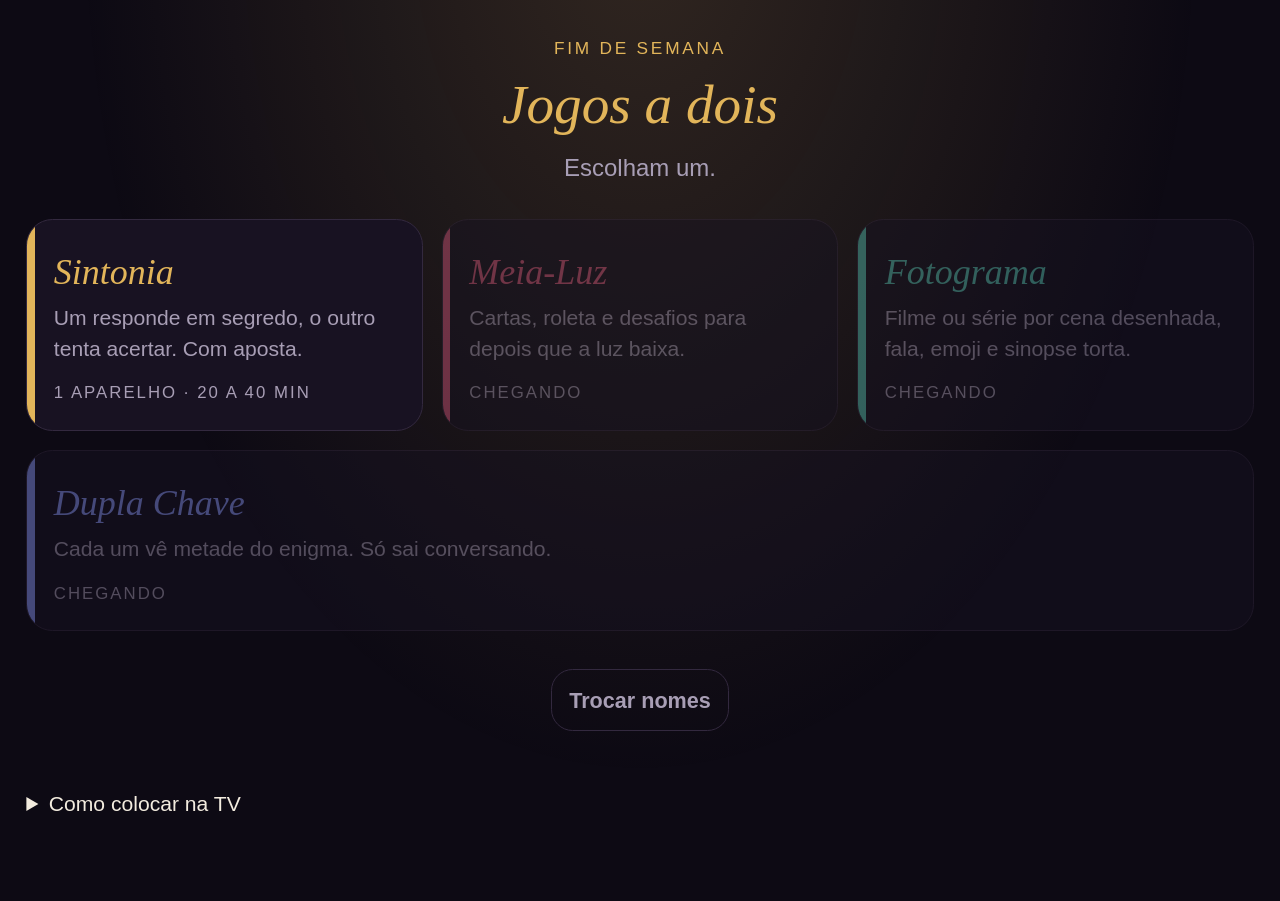
==== index.html @ 42ccdff1 "Hub e Sintonia Co-Authored-By: Claude Fable 5.2 <noreply@anthropic.com>" ====
<!doctype html>
<html lang="pt-BR">
<head>
<meta charset="utf-8">
<meta name="viewport" content="width=device-width,initial-scale=1">
<meta name="robots" content="noindex,nofollow">
<meta name="apple-mobile-web-app-capable" content="yes">
<meta name="theme-color" content="#0d0a14">
<title>Jogos a dois</title>
<link rel="stylesheet" href="assets/base.css">
<style>
.tiles{display:flex;flex-wrap:wrap;margin:1rem -.4rem 0;text-align:left}
.tile{flex:1 1 16rem;margin:.4rem;padding:1.1rem 1.1rem 1rem;border-radius:1.1rem;border:1px solid var(--line);background:var(--bg2);
  color:var(--ink);text-decoration:none;position:relative;overflow:hidden;display:block}
.tile:before{content:"";position:absolute;left:0;top:0;bottom:0;width:.3rem;background:var(--c)}
.tile b{display:block;font-family:"Iowan Old Style","Palatino Linotype",Palatino,Georgia,serif;font-style:italic;font-weight:500;font-size:1.5rem;color:var(--c)}
.tile span{display:block;color:var(--mut);font-size:.88rem;margin-top:.2rem}
.tile em{display:block;font-style:normal;font-size:.7rem;letter-spacing:.12em;text-transform:uppercase;color:var(--mut);margin-top:.7rem}
.tile.soon{opacity:.45}
details{text-align:left;margin-top:1.4rem;color:var(--mut);font-size:.88rem}
summary{cursor:pointer;color:var(--ink);padding:.4rem 0}
</style>
</head>
<body>
<main id="app">
<section class="screen wide">
  <p class="kick">Fim de semana</p>
  <h1>Jogos a dois</h1>
  <p class="mut" id="hello">Escolham um.</p>
  <div class="tiles" id="tiles"></div>
  <p><button class="btn ghost sm" id="chg" style="width:auto;display:inline-block">Trocar nomes</button></p>
  <details>
    <summary>Como colocar na TV</summary>
    <p><b>Espelhando o iPhone:</b> Central de Controle, Espelhar Tela, escolher a TV. TVs Samsung e LG de 2019 em diante aceitam AirPlay. Virar o celular de lado deixa a tela maior.</p>
    <p><b>Direto na TV:</b> abrir o navegador da TV e digitar o endereço desta página. As setas e o OK do controle remoto funcionam.</p>
    <p><b>Controle Bluetooth:</b> pareado com o iPhone, o direcional move e o X confirma. Bolinha volta.</p>
  </details>
</section>
</main>
<script src="assets/app.js"></script>
<script>
(function () {
  var G = [
    { id: 'sintonia', n: 'Sintonia', c: '#e2b55a', d: 'Um responde em segredo, o outro tenta acertar. Com aposta.', i: '1 aparelho · 20 a 40 min' },
    { id: 'meia-luz', n: 'Meia-Luz', c: '#d4587c', d: 'Cartas, roleta e desafios para depois que a luz baixa.', i: '1 aparelho · só para dois' },
    { id: 'fotograma', n: 'Fotograma', c: '#56c2b2', d: 'Filme ou série por cena desenhada, fala, emoji e sinopse torta.', i: '1 aparelho · quem aperta primeiro' },
    { id: 'dupla-chave', n: 'Dupla Chave', c: '#8b98f5', d: 'Cada um vê metade do enigma. Só sai conversando.', i: '2 aparelhos · cooperativo' }
  ];
  var ready = window.JG_READY || ['sintonia'];
  document.getElementById('tiles').innerHTML = G.map(function (g) {
    var on = ready.indexOf(g.id) >= 0;
    return '<a class="tile' + (on ? '' : ' soon') + '" style="--c:' + g.c + '" ' + (on ? 'href="' + g.id + '/"' : '') + '><b>' + g.n + '</b><span>' + g.d +
      '</span><em>' + (on ? g.i : 'Chegando') + '</em></a>';
  }).join('');
  var n = JG.names();
  if (n) document.getElementById('hello').textContent = n[0] + ' e ' + n[1] + ', escolham um.';
  document.getElementById('chg').onclick = function () { JG.needNames(function () { location.reload(); }, true); };
})();
</script>
</body>
</html>
---- assets/base.css ----
:root{
  --bg:#0d0a14;--bg2:#181222;--bg3:#221a2f;--line:#33293f;--ink:#f3ecdf;--mut:#a89eb5;
  --acc:#e2b55a;--acc-ink:#1a1206;--glow:rgba(226,181,90,.17);--ok:#6fcf97;--no:#eb6f6f;
}
*{box-sizing:border-box;-webkit-tap-highlight-color:transparent}
html{font-size:17px;-webkit-text-size-adjust:100%}
@media(min-width:700px){html{font-size:20px}}
@media(min-width:1200px){html{font-size:24px}}
@media(min-width:1800px){html{font-size:30px}}
body{margin:0;min-height:100vh;background:var(--bg);color:var(--ink);line-height:1.45;
  font-family:-apple-system,BlinkMacSystemFont,"Segoe UI",Roboto,Helvetica,Arial,sans-serif;overflow-x:hidden}
body:before{content:"";position:fixed;top:0;left:0;right:0;bottom:0;pointer-events:none;
  background:radial-gradient(ellipse at 50% -10%,var(--glow),transparent 62%)}
.serif,h1,h2,.brand,.q{font-family:"Iowan Old Style","Palatino Linotype",Palatino,Georgia,serif}
.top{position:relative;display:flex;align-items:center;justify-content:space-between;padding:.8rem 1.1rem}
.top a{color:var(--mut);text-decoration:none;font-size:.85rem;padding:.3rem .5rem;border-radius:.5rem}
.top .brand{font-style:italic;color:var(--acc);font-size:1.05rem}
.top .pts{font-size:.8rem;color:var(--mut);min-width:4rem;text-align:right}
.top .pts b{color:var(--ink)}
.screen{position:relative;max-width:36rem;margin:0 auto;padding:.6rem 1.1rem 3rem;text-align:center;animation:in .35s ease}
.screen.wide{max-width:60rem}
@keyframes in{from{opacity:0;transform:translateY(.5rem)}to{opacity:1;transform:none}}
h1{font-size:2.3rem;font-weight:500;font-style:italic;margin:.6rem 0 .3rem;color:var(--acc);line-height:1.1}
h2{font-size:1.45rem;font-weight:500;margin:.5rem 0;line-height:1.2}
p{margin:.6rem 0}
.mut{color:var(--mut)}
.small{font-size:.82rem}
.kick{font-size:.72rem;letter-spacing:.16em;text-transform:uppercase;color:var(--acc);margin:.9rem 0 .3rem}
.q{font-size:1.5rem;line-height:1.28;margin:.9rem 0 1.1rem}
.card{background:var(--bg2);border:1px solid var(--line);border-radius:1.1rem;padding:1.1rem;margin:.8rem 0;text-align:left}
.card.c{text-align:center}
.btn{display:block;width:100%;margin:.6rem 0;padding:.95rem 1.1rem;border-radius:.9rem;border:1px solid var(--line);
  background:var(--bg2);color:var(--ink);font:inherit;font-weight:600;cursor:pointer;text-align:center;text-decoration:none;
  -webkit-appearance:none;appearance:none;transition:transform .08s,background .15s}
.btn:active{transform:scale(.98)}
.btn.primary{background:var(--acc);color:var(--acc-ink);border-color:var(--acc)}
.btn.ghost{background:transparent;color:var(--mut)}
.btn.on{border-color:var(--acc);color:var(--acc);background:var(--bg3)}
.btn.sm{padding:.6rem .7rem;font-size:.9rem}
.btn[disabled]{opacity:.4}
.row{display:flex;margin:0 -.3rem}
.row>*{flex:1 1 0;margin:.3rem;min-width:0}
.wrap{display:flex;flex-wrap:wrap;justify-content:center;margin:0 -.25rem}
.wrap>*{margin:.25rem;width:auto;flex:0 0 auto}
.input{display:block;width:100%;margin:.6rem 0;padding:.9rem 1rem;border-radius:.9rem;border:1px solid var(--line);
  background:#0a0810;color:var(--ink);font:inherit;font-size:1.05rem;text-align:center;outline:none;-webkit-appearance:none}
.input:focus{border-color:var(--acc)}
.input.hide{-webkit-text-security:disc}
.vs{display:flex;margin:.8rem -.3rem}
.vs>div{flex:1 1 0;margin:0 .3rem;background:var(--bg2);border:1px solid var(--line);border-radius:1rem;padding:.8rem .6rem;min-width:0}
.vs .who{font-size:.72rem;letter-spacing:.12em;text-transform:uppercase;color:var(--mut)}
.vs .val{font-size:1.25rem;margin-top:.3rem;word-wrap:break-word}
.big{font-size:3.2rem;line-height:1;margin:.6rem 0}
.ok{color:var(--ok)}.no{color:var(--no)}.acc{color:var(--acc)}
.bar{height:.4rem;border-radius:1rem;background:var(--bg3);overflow:hidden;margin:.6rem 0}
.bar i{display:block;height:100%;background:var(--acc);width:0;transition:width .4s}
body.keys .btn:focus,body.keys a:focus,body.keys .input:focus{outline:.18rem solid var(--ink);outline-offset:.15rem}
.btn:focus{outline:none}
@media(orientation:landscape) and (max-height:520px){h1{font-size:1.7rem}.q{font-size:1.25rem}.screen{padding-bottom:1.5rem}}
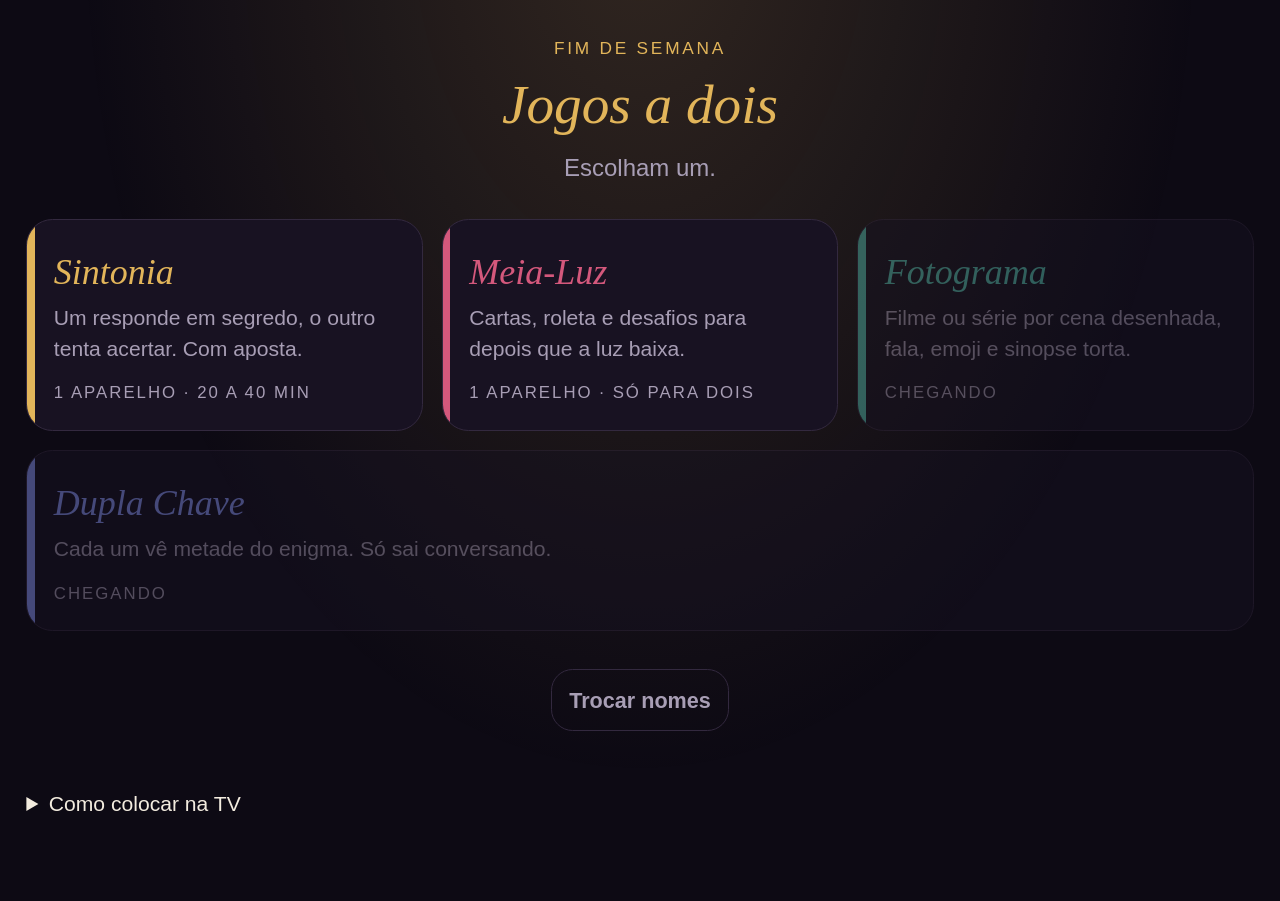
==== commit a535b4c1: "Meia-Luz Co-Authored-By: Claude Fable 5.2 <noreply@anthropic.com>" ====
--- a/index.html
+++ b/index.html
@@ -46,7 +46,7 @@
     { id: 'fotograma', n: 'Fotograma', c: '#56c2b2', d: 'Filme ou série por cena desenhada, fala, emoji e sinopse torta.', i: '1 aparelho · quem aperta primeiro' },
     { id: 'dupla-chave', n: 'Dupla Chave', c: '#8b98f5', d: 'Cada um vê metade do enigma. Só sai conversando.', i: '2 aparelhos · cooperativo' }
   ];
-  var ready = window.JG_READY || ['sintonia'];
+  var ready = ['sintonia', 'meia-luz'];
   document.getElementById('tiles').innerHTML = G.map(function (g) {
     var on = ready.indexOf(g.id) >= 0;
     return '<a class="tile' + (on ? '' : ' soon') + '" style="--c:' + g.c + '" ' + (on ? 'href="' + g.id + '/"' : '') + '><b>' + g.n + '</b><span>' + g.d +
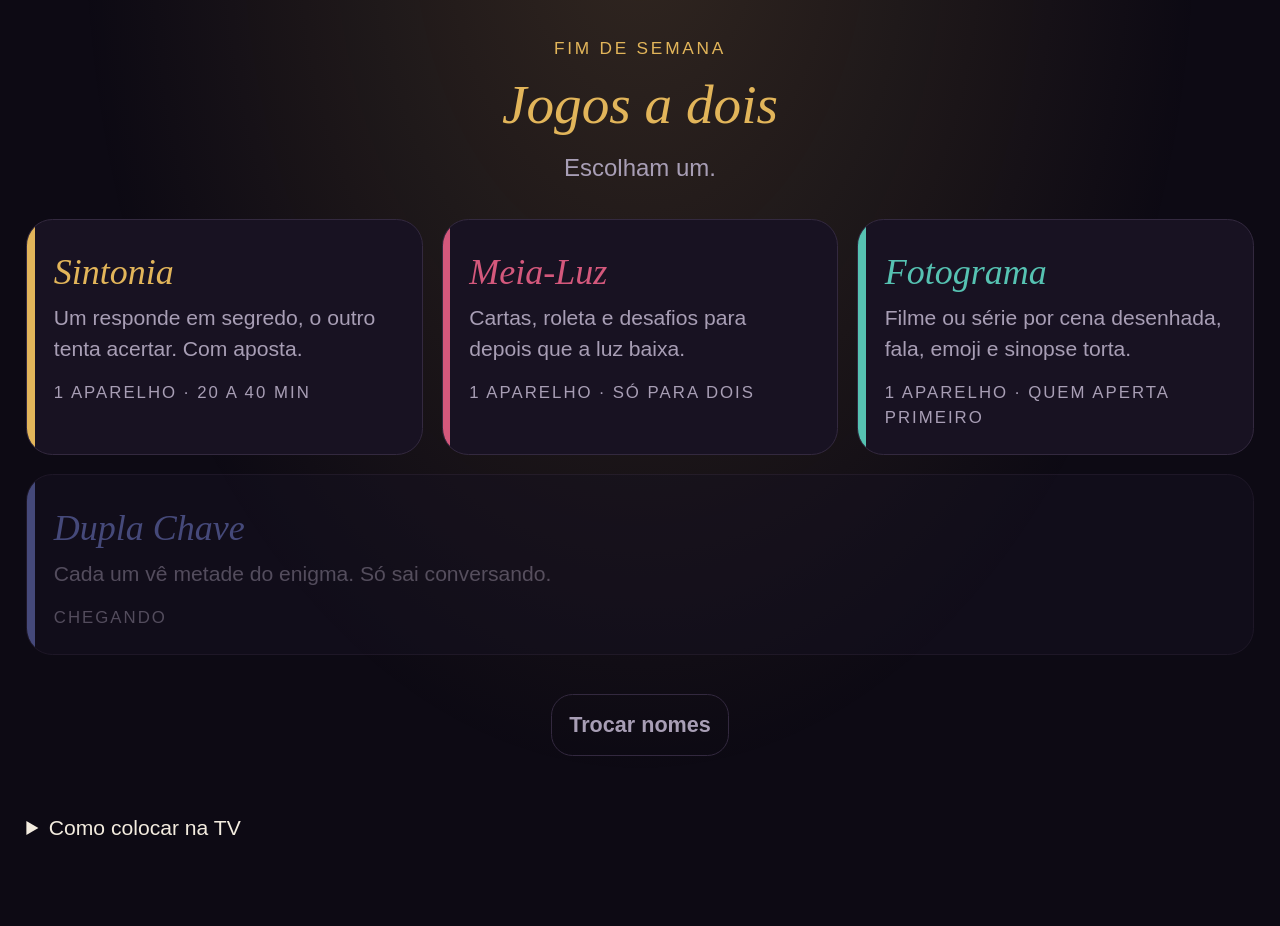
==== commit dc8cff3d: "Fotograma Co-Authored-By: Claude Fable 5.2 <noreply@anthropic.com>" ====
--- a/index.html
+++ b/index.html
@@ -46,7 +46,7 @@
     { id: 'fotograma', n: 'Fotograma', c: '#56c2b2', d: 'Filme ou série por cena desenhada, fala, emoji e sinopse torta.', i: '1 aparelho · quem aperta primeiro' },
     { id: 'dupla-chave', n: 'Dupla Chave', c: '#8b98f5', d: 'Cada um vê metade do enigma. Só sai conversando.', i: '2 aparelhos · cooperativo' }
   ];
-  var ready = ['sintonia', 'meia-luz'];
+  var ready = ['sintonia', 'meia-luz', 'fotograma'];
   document.getElementById('tiles').innerHTML = G.map(function (g) {
     var on = ready.indexOf(g.id) >= 0;
     return '<a class="tile' + (on ? '' : ' soon') + '" style="--c:' + g.c + '" ' + (on ? 'href="' + g.id + '/"' : '') + '><b>' + g.n + '</b><span>' + g.d +
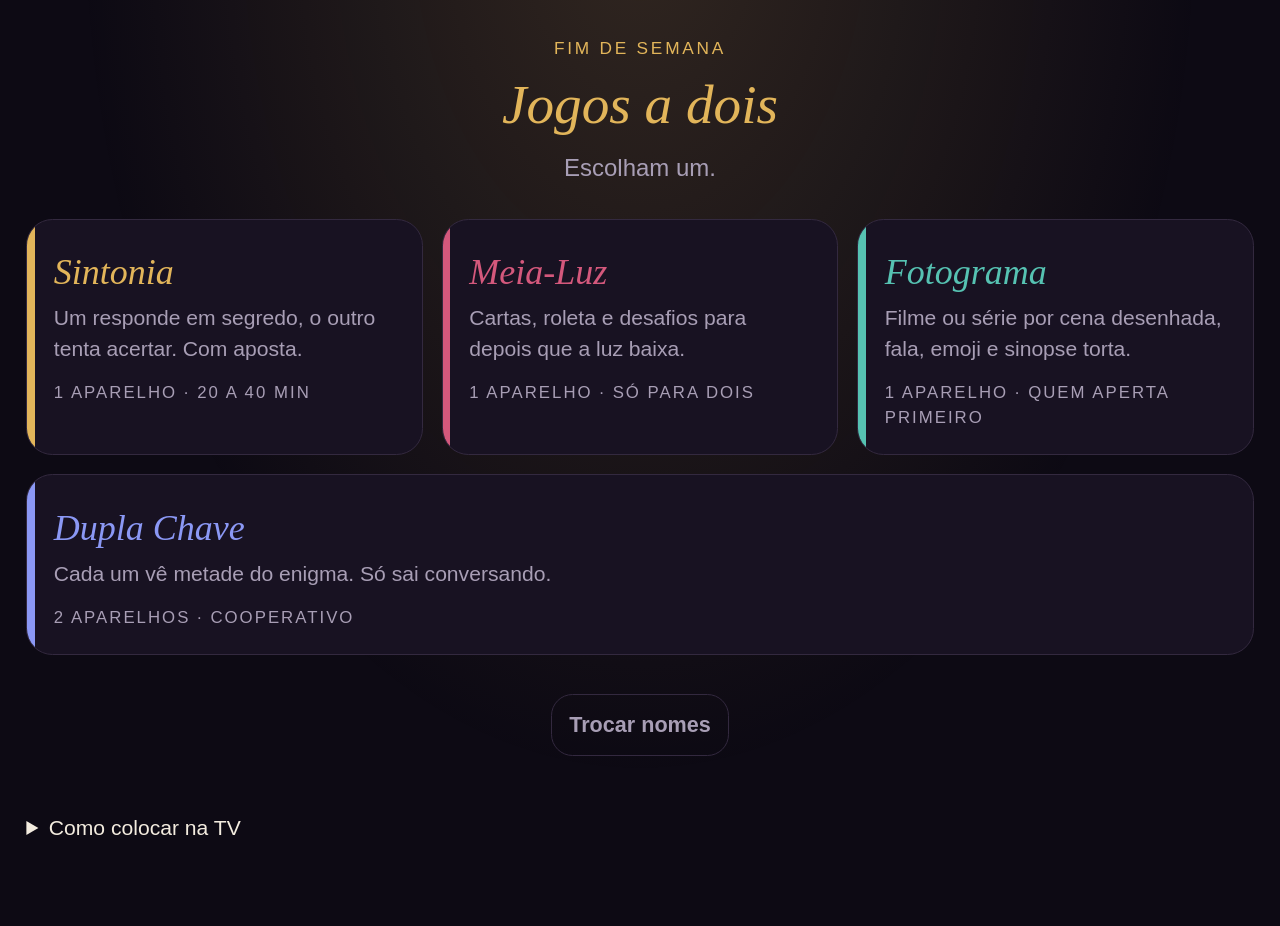
==== commit c68930cc: "Dupla Chave Co-Authored-By: Claude Fable 5.2 <noreply@anthropic.com>" ====
--- a/index.html
+++ b/index.html
@@ -46,7 +46,7 @@
     { id: 'fotograma', n: 'Fotograma', c: '#56c2b2', d: 'Filme ou série por cena desenhada, fala, emoji e sinopse torta.', i: '1 aparelho · quem aperta primeiro' },
     { id: 'dupla-chave', n: 'Dupla Chave', c: '#8b98f5', d: 'Cada um vê metade do enigma. Só sai conversando.', i: '2 aparelhos · cooperativo' }
   ];
-  var ready = ['sintonia', 'meia-luz', 'fotograma'];
+  var ready = ['sintonia', 'meia-luz', 'fotograma', 'dupla-chave'];
   document.getElementById('tiles').innerHTML = G.map(function (g) {
     var on = ready.indexOf(g.id) >= 0;
     return '<a class="tile' + (on ? '' : ' soon') + '" style="--c:' + g.c + '" ' + (on ? 'href="' + g.id + '/"' : '') + '><b>' + g.n + '</b><span>' + g.d +
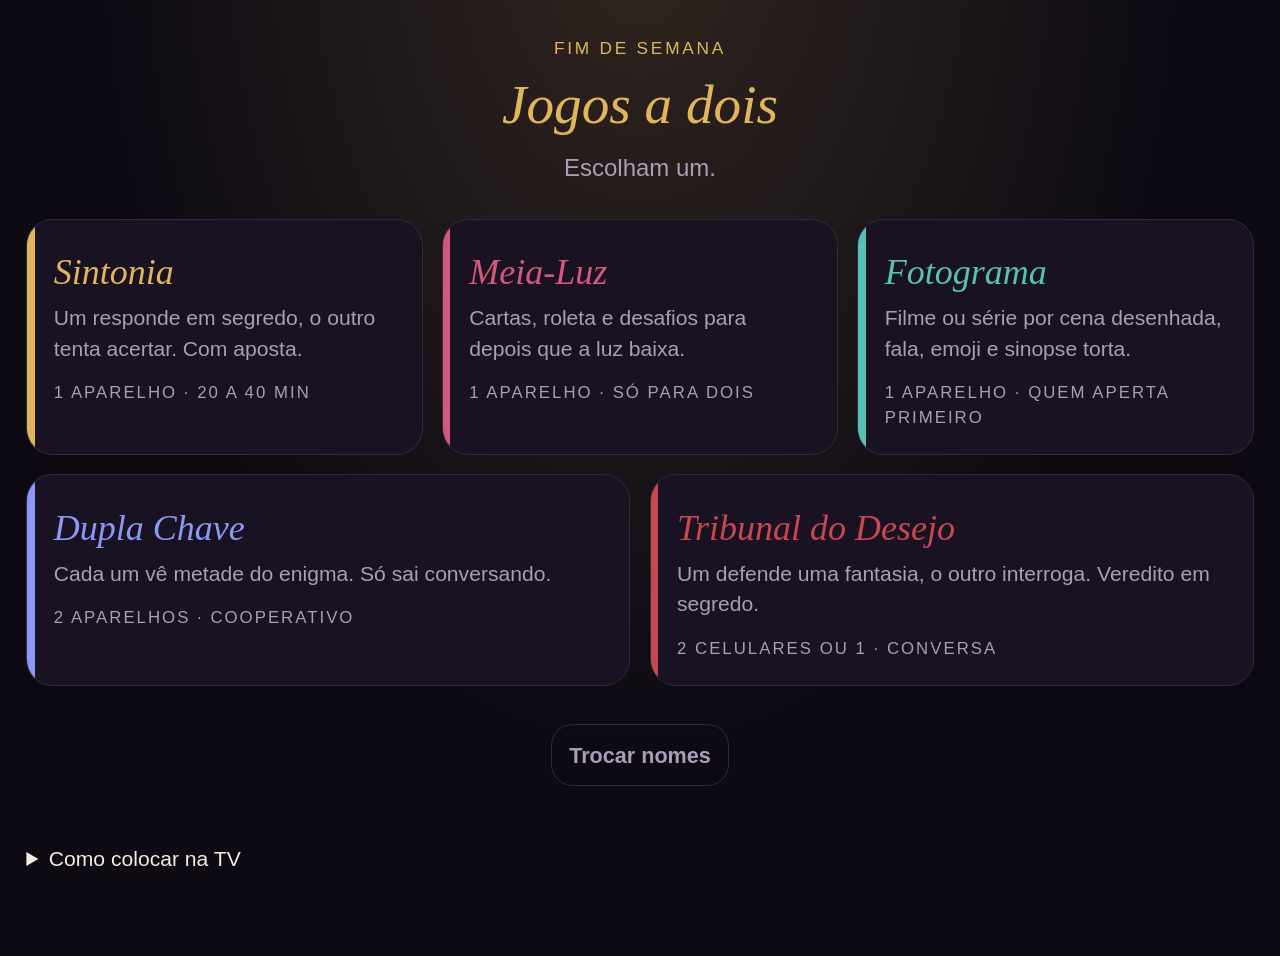
==== commit 82bd48ad: "Tribunal do Desejo Co-Authored-By: Claude Opus 5.5 <noreply@anthropic.com>" ====
--- a/index.html
+++ b/index.html
@@ -44,9 +44,10 @@
     { id: 'sintonia', n: 'Sintonia', c: '#e2b55a', d: 'Um responde em segredo, o outro tenta acertar. Com aposta.', i: '1 aparelho · 20 a 40 min' },
     { id: 'meia-luz', n: 'Meia-Luz', c: '#d4587c', d: 'Cartas, roleta e desafios para depois que a luz baixa.', i: '1 aparelho · só para dois' },
     { id: 'fotograma', n: 'Fotograma', c: '#56c2b2', d: 'Filme ou série por cena desenhada, fala, emoji e sinopse torta.', i: '1 aparelho · quem aperta primeiro' },
-    { id: 'dupla-chave', n: 'Dupla Chave', c: '#8b98f5', d: 'Cada um vê metade do enigma. Só sai conversando.', i: '2 aparelhos · cooperativo' }
+    { id: 'dupla-chave', n: 'Dupla Chave', c: '#8b98f5', d: 'Cada um vê metade do enigma. Só sai conversando.', i: '2 aparelhos · cooperativo' },
+    { id: 'tribunal', n: 'Tribunal do Desejo', c: '#c9474f', d: 'Um defende uma fantasia, o outro interroga. Veredito em segredo.', i: '2 celulares ou 1 · conversa' }
   ];
-  var ready = ['sintonia', 'meia-luz', 'fotograma', 'dupla-chave'];
+  var ready = ['sintonia', 'meia-luz', 'fotograma', 'dupla-chave', 'tribunal'];
   document.getElementById('tiles').innerHTML = G.map(function (g) {
     var on = ready.indexOf(g.id) >= 0;
     return '<a class="tile' + (on ? '' : ' soon') + '" style="--c:' + g.c + '" ' + (on ? 'href="' + g.id + '/"' : '') + '><b>' + g.n + '</b><span>' + g.d +
--- a/assets/base.css
+++ b/assets/base.css
@@ -19,7 +19,8 @@
 .top .pts b{color:var(--ink)}
 .screen{position:relative;max-width:36rem;margin:0 auto;padding:.6rem 1.1rem 3rem;text-align:center;animation:in .35s ease}
 .screen.wide{max-width:60rem}
-@keyframes in{from{opacity:0;transform:translateY(.5rem)}to{opacity:1;transform:none}}
+/* Só desliza: se o navegador da TV travar a animação, o conteúdo continua visível. */
+@keyframes in{from{transform:translateY(.6rem)}to{transform:none}}
 h1{font-size:2.3rem;font-weight:500;font-style:italic;margin:.6rem 0 .3rem;color:var(--acc);line-height:1.1}
 h2{font-size:1.45rem;font-weight:500;margin:.5rem 0;line-height:1.2}
 p{margin:.6rem 0}
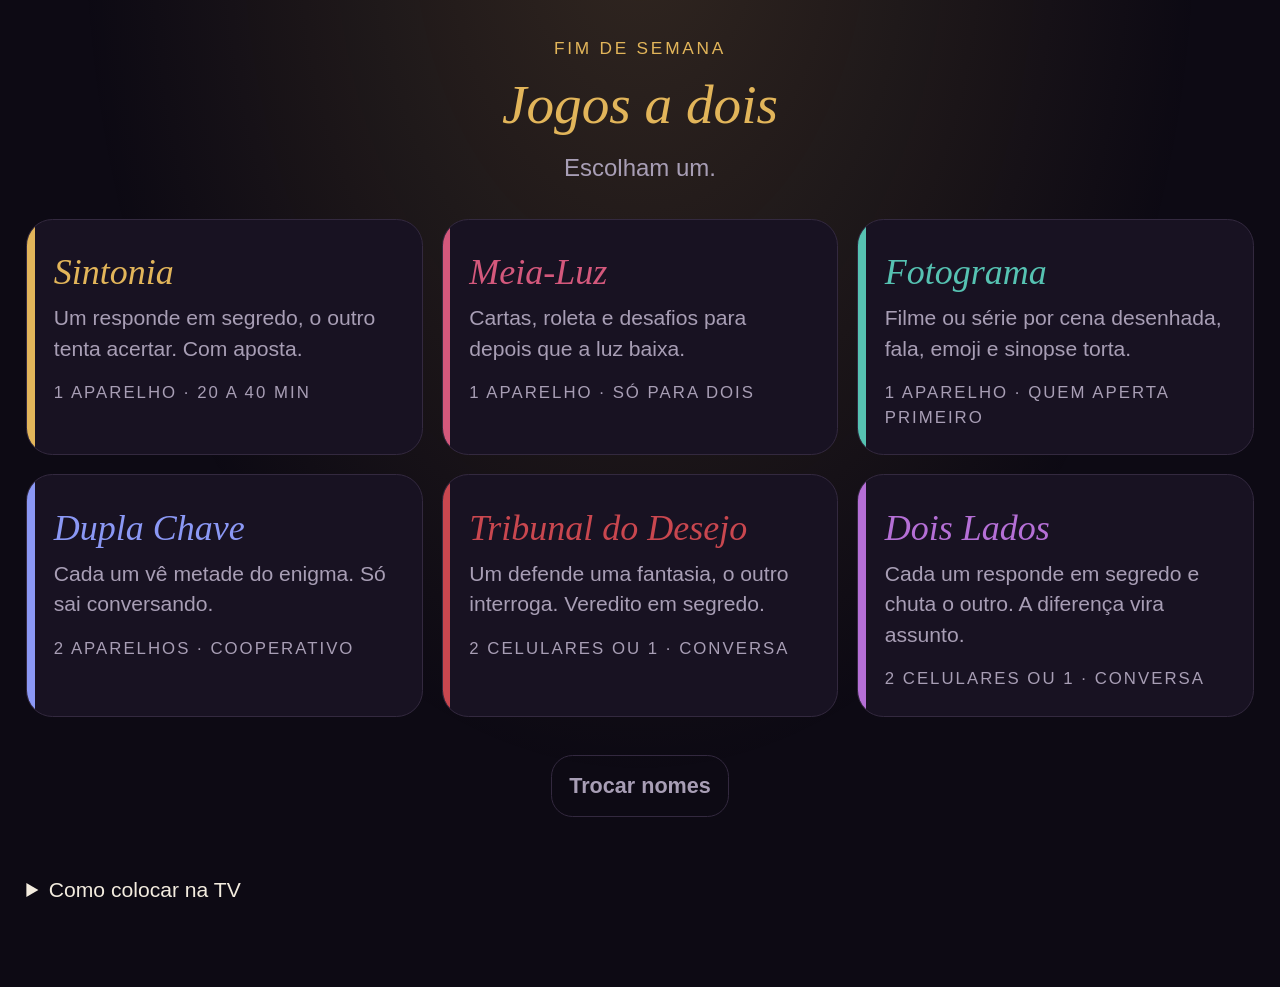
==== commit 6c52e4a8: "Dois Lados Co-Authored-By: Claude Opus 5.5 <noreply@anthropic.com>" ====
--- a/index.html
+++ b/index.html
@@ -45,9 +45,10 @@
     { id: 'meia-luz', n: 'Meia-Luz', c: '#d4587c', d: 'Cartas, roleta e desafios para depois que a luz baixa.', i: '1 aparelho · só para dois' },
     { id: 'fotograma', n: 'Fotograma', c: '#56c2b2', d: 'Filme ou série por cena desenhada, fala, emoji e sinopse torta.', i: '1 aparelho · quem aperta primeiro' },
     { id: 'dupla-chave', n: 'Dupla Chave', c: '#8b98f5', d: 'Cada um vê metade do enigma. Só sai conversando.', i: '2 aparelhos · cooperativo' },
-    { id: 'tribunal', n: 'Tribunal do Desejo', c: '#c9474f', d: 'Um defende uma fantasia, o outro interroga. Veredito em segredo.', i: '2 celulares ou 1 · conversa' }
+    { id: 'tribunal', n: 'Tribunal do Desejo', c: '#c9474f', d: 'Um defende uma fantasia, o outro interroga. Veredito em segredo.', i: '2 celulares ou 1 · conversa' },
+    { id: 'dois-lados', n: 'Dois Lados', c: '#b56fd6', d: 'Cada um responde em segredo e chuta o outro. A diferença vira assunto.', i: '2 celulares ou 1 · conversa' }
   ];
-  var ready = ['sintonia', 'meia-luz', 'fotograma', 'dupla-chave', 'tribunal'];
+  var ready = ['sintonia', 'meia-luz', 'fotograma', 'dupla-chave', 'tribunal', 'dois-lados'];
   document.getElementById('tiles').innerHTML = G.map(function (g) {
     var on = ready.indexOf(g.id) >= 0;
     return '<a class="tile' + (on ? '' : ' soon') + '" style="--c:' + g.c + '" ' + (on ? 'href="' + g.id + '/"' : '') + '><b>' + g.n + '</b><span>' + g.d +
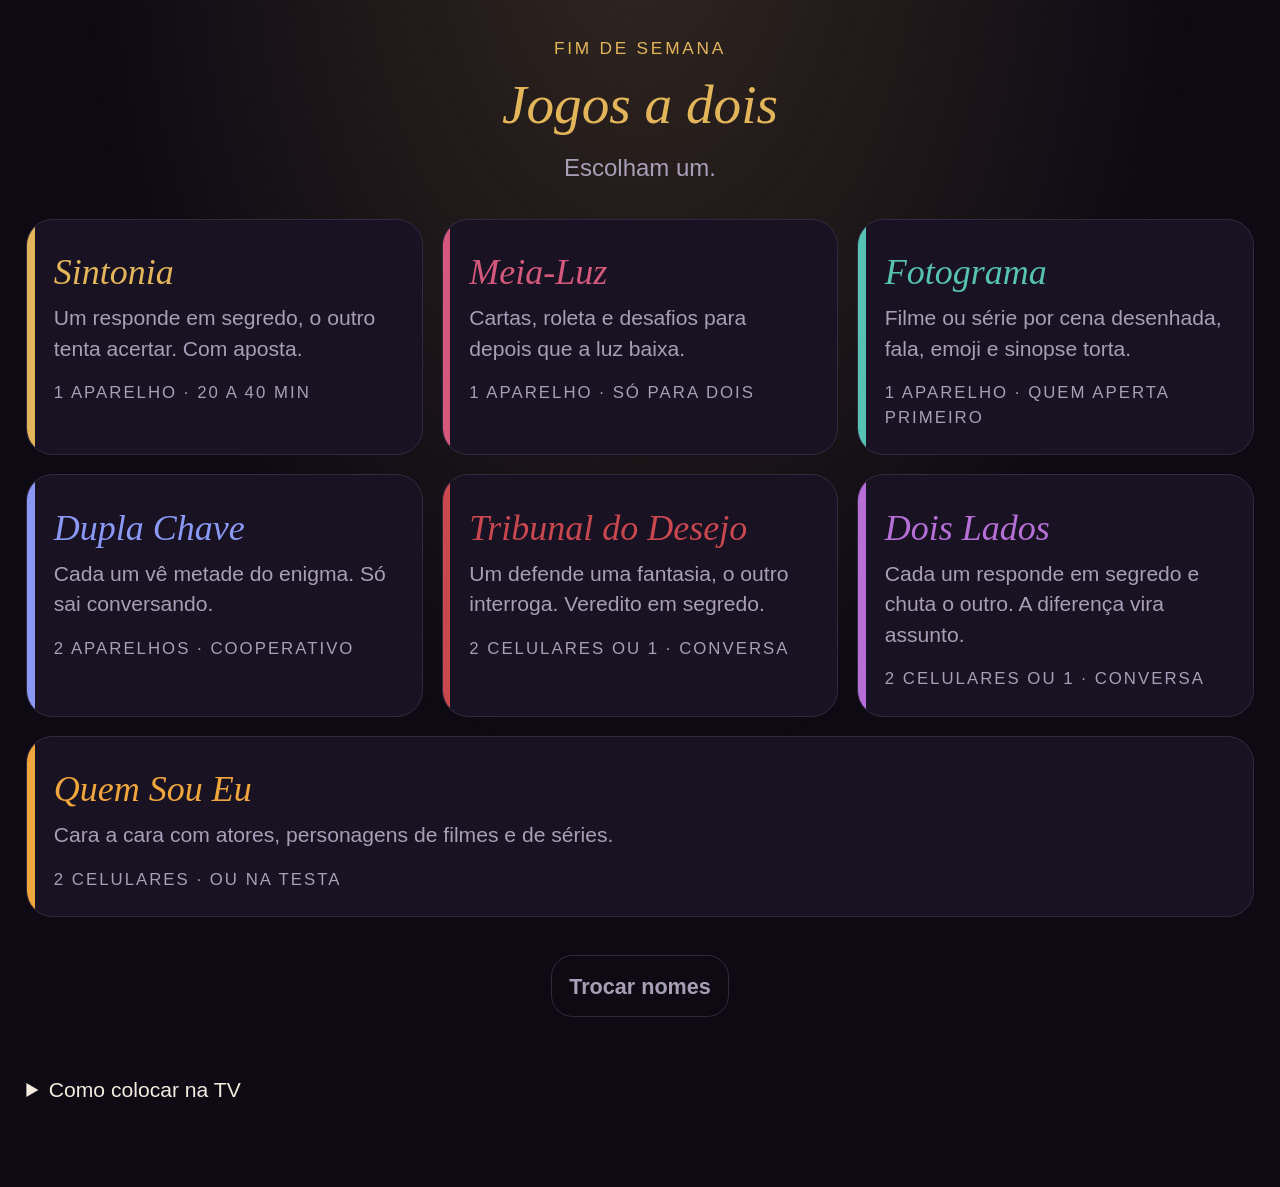
==== commit 68b261e9: "Quem Sou Eu Co-Authored-By: Claude Opus 5.5 <noreply@anthropic.com>" ====
--- a/index.html
+++ b/index.html
@@ -46,9 +46,10 @@
     { id: 'fotograma', n: 'Fotograma', c: '#56c2b2', d: 'Filme ou série por cena desenhada, fala, emoji e sinopse torta.', i: '1 aparelho · quem aperta primeiro' },
     { id: 'dupla-chave', n: 'Dupla Chave', c: '#8b98f5', d: 'Cada um vê metade do enigma. Só sai conversando.', i: '2 aparelhos · cooperativo' },
     { id: 'tribunal', n: 'Tribunal do Desejo', c: '#c9474f', d: 'Um defende uma fantasia, o outro interroga. Veredito em segredo.', i: '2 celulares ou 1 · conversa' },
-    { id: 'dois-lados', n: 'Dois Lados', c: '#b56fd6', d: 'Cada um responde em segredo e chuta o outro. A diferença vira assunto.', i: '2 celulares ou 1 · conversa' }
+    { id: 'dois-lados', n: 'Dois Lados', c: '#b56fd6', d: 'Cada um responde em segredo e chuta o outro. A diferença vira assunto.', i: '2 celulares ou 1 · conversa' },
+    { id: 'quem-sou-eu', n: 'Quem Sou Eu', c: '#f0a63c', d: 'Cara a cara com atores, personagens de filmes e de séries.', i: '2 celulares · ou na testa' }
   ];
-  var ready = ['sintonia', 'meia-luz', 'fotograma', 'dupla-chave', 'tribunal', 'dois-lados'];
+  var ready = ['sintonia', 'meia-luz', 'fotograma', 'dupla-chave', 'tribunal', 'dois-lados', 'quem-sou-eu'];
   document.getElementById('tiles').innerHTML = G.map(function (g) {
     var on = ready.indexOf(g.id) >= 0;
     return '<a class="tile' + (on ? '' : ' soon') + '" style="--c:' + g.c + '" ' + (on ? 'href="' + g.id + '/"' : '') + '><b>' + g.n + '</b><span>' + g.d +
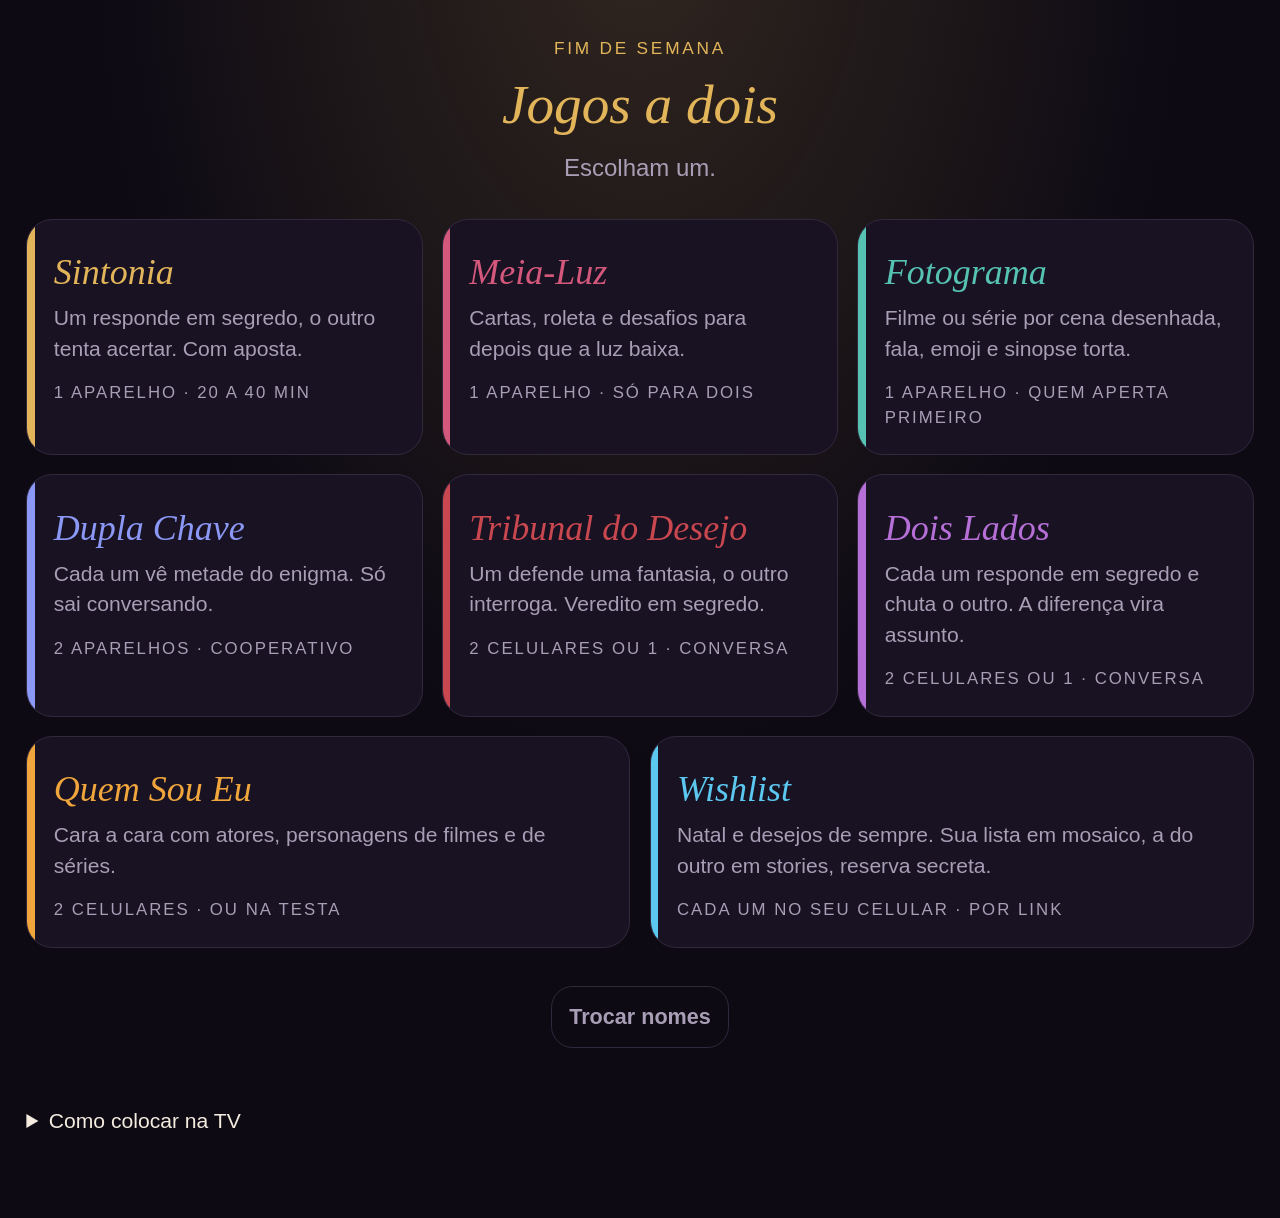
==== commit c2f40115: "Wishlist: listas de Natal e de sempre, bento + stories, envio por link Co-Authored-By: Claude Opus 5" ====
--- a/index.html
+++ b/index.html
@@ -47,9 +47,10 @@
     { id: 'dupla-chave', n: 'Dupla Chave', c: '#8b98f5', d: 'Cada um vê metade do enigma. Só sai conversando.', i: '2 aparelhos · cooperativo' },
     { id: 'tribunal', n: 'Tribunal do Desejo', c: '#c9474f', d: 'Um defende uma fantasia, o outro interroga. Veredito em segredo.', i: '2 celulares ou 1 · conversa' },
     { id: 'dois-lados', n: 'Dois Lados', c: '#b56fd6', d: 'Cada um responde em segredo e chuta o outro. A diferença vira assunto.', i: '2 celulares ou 1 · conversa' },
-    { id: 'quem-sou-eu', n: 'Quem Sou Eu', c: '#f0a63c', d: 'Cara a cara com atores, personagens de filmes e de séries.', i: '2 celulares · ou na testa' }
+    { id: 'quem-sou-eu', n: 'Quem Sou Eu', c: '#f0a63c', d: 'Cara a cara com atores, personagens de filmes e de séries.', i: '2 celulares · ou na testa' },
+    { id: 'wishlist', n: 'Wishlist', c: '#5cc8f0', d: 'Natal e desejos de sempre. Sua lista em mosaico, a do outro em stories, reserva secreta.', i: 'cada um no seu celular · por link' }
   ];
-  var ready = ['sintonia', 'meia-luz', 'fotograma', 'dupla-chave', 'tribunal', 'dois-lados', 'quem-sou-eu'];
+  var ready = ['sintonia', 'meia-luz', 'fotograma', 'dupla-chave', 'tribunal', 'dois-lados', 'quem-sou-eu', 'wishlist'];
   document.getElementById('tiles').innerHTML = G.map(function (g) {
     var on = ready.indexOf(g.id) >= 0;
     return '<a class="tile' + (on ? '' : ' soon') + '" style="--c:' + g.c + '" ' + (on ? 'href="' + g.id + '/"' : '') + '><b>' + g.n + '</b><span>' + g.d +
